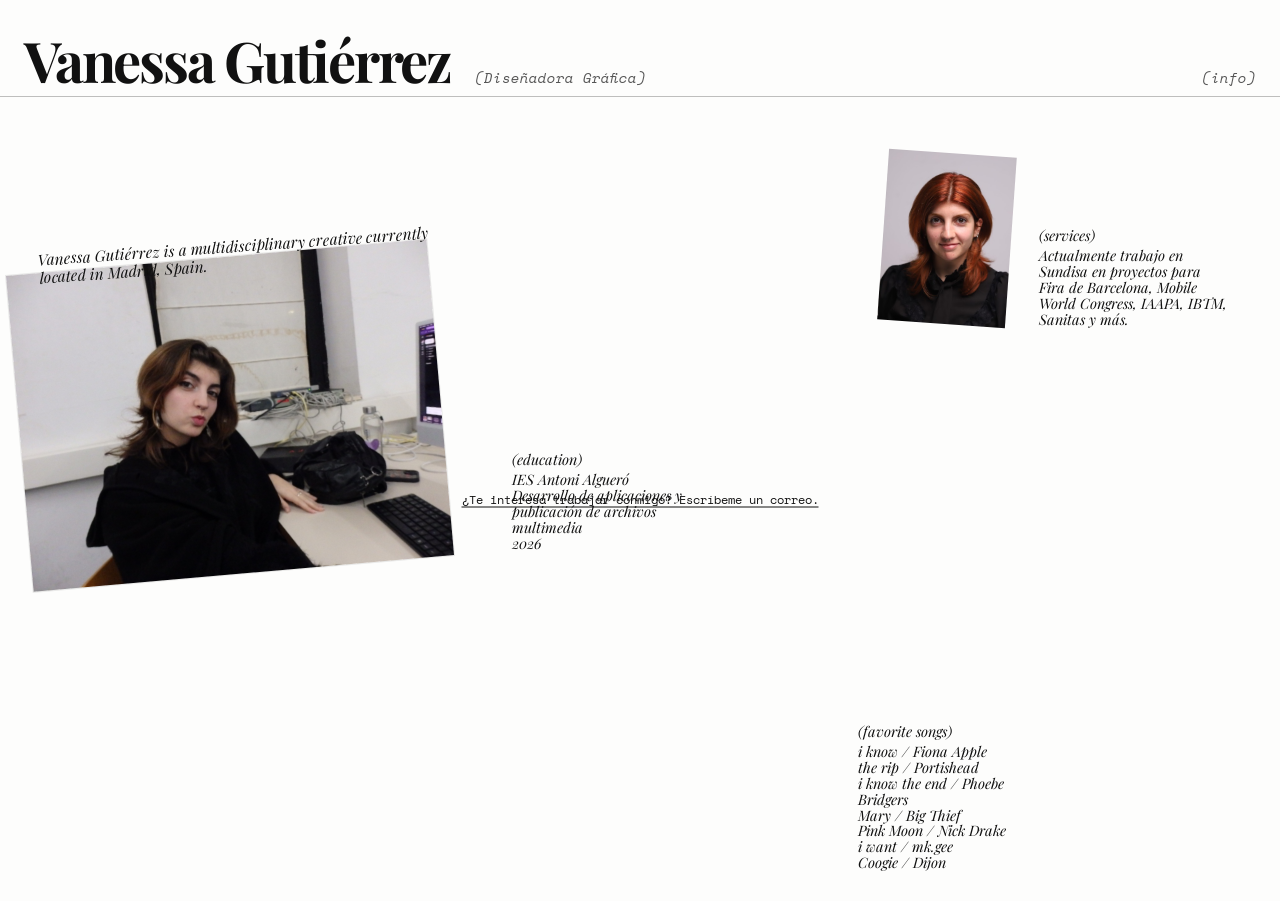
==== info.html @ 2009c34b "fsa" ====
<!DOCTYPE html>
<html lang="es">
<head>
    <meta charset="UTF-8">
    <meta name="viewport" content="width=device-width, initial-scale=1.0">
    <title>Info - Vanessa Gutiérrez</title>
    <link rel="stylesheet" href="styles.css?v=header-unified-2">
    <link rel="preconnect" href="https://fonts.googleapis.com">
    <link rel="preconnect" href="https://fonts.gstatic.com" crossorigin>
    <link href="https://fonts.googleapis.com/css2?family=Playfair+Display:wght@700&family=Space+Grotesk:wght@400;600&family=Space+Mono:ital,wght@0,400;0,700;1,400&display=swap" rel="stylesheet">
</head>
<body class="info-page">

    <header class="header">
        <div class="brand-nav">
            <a href="index.html"><h1 class="logo">Vanessa Gutiérrez</h1></a>
            <span class="subtitle">(Diseñadora Gráfica)</span>
        </div>
        <nav class="nav">
            <a href="info.html" class="info-btn">(info)</a>
        </nav>
    </header>

    <main class="info-content info-collage">
        <section class="info-intro collage-bio">
            <p>Vanessa Gutiérrez is a multidisciplinary creative currently located in Madrid, Spain.</p>
        </section>

        <figure class="collage-feature-image">
            <img src="Proyectos/Vane/VaneEnClase.JPG" alt="Vanessa Gutiérrez en clase">
        </figure>

        <figure class="collage-portrait">
            <img src="Proyectos/Vane/VaneClase.png" alt="Retrato de Vanessa Gutiérrez">
        </figure>

        <section class="info-grid collage-details">
            <div class="info-block collage-services">
                <h2>(services)</h2>
                <p>Actualmente trabajo en Sundisa en proyectos para Fira de Barcelona, Mobile World Congress, IAAPA, IBTM, Sanitas y más.</p>
            </div>

            <div class="info-block collage-education">
                <h2>(education)</h2>
                <p>IES Antoni Algueró<br>Desarrollo de aplicaciones y publicación de archivos multimedia<br>2026</p>
            </div>

            <div class="info-block collage-songs">
                <h2>(favorite songs)</h2>
                <p>i know / Fiona Apple<br>the rip / Portishead<br>i know the end / Phoebe Bridgers<br>Mary / Big Thief<br>Pink Moon / Nick Drake<br>i want / mk.gee<br>Coogie / Dijon</p>
            </div>

        </section>

        <section class="info-closing collage-closing">
            <p><a href="mailto:hola@tucorreo.com">¿Te interesa trabajar conmigo? Escríbeme un correo.</a></p>
        </section>
    </main>

    <script src="script.js"></script>
</body>
</html>
---- styles.css ----
:root {
    --bg-color: #fdfdfc;
    --text-color: #111111;
    --accent-color: #33ff00;
    --hover-color: #6A546B;
    --font-heading: 'Playfair Display', serif;
    --font-sans: 'Space Grotesk', sans-serif;
    --font-mono: 'Space Mono', monospace;
    --border-color: rgba(0,0,0,0.25);
}

* {
    margin: 0;
    padding: 0;
    box-sizing: border-box;
}

html {
    scroll-behavior: smooth;
}

body {
    background-color: var(--bg-color);
    color: var(--text-color);
    font-family: var(--font-sans);
    overflow-x: hidden;
    overflow-y: scroll;
}

a {
    color: inherit;
    text-decoration: none;
    transition: color 0.3s ease;
}

a:hover {
    color: var(--hover-color);
}

/* --- HEADER --- */
.header {
    position: sticky;
    top: 0;
    background-color: var(--bg-color);
    width: 100%;
    min-height: 96px;
    padding: 32px 24px 8px;
    display: flex;
    justify-content: space-between;
    align-items: baseline;
    border-bottom: 1px solid var(--border-color);
    z-index: 100;
}

.brand-nav {
    display: flex;
    align-items: baseline;
    gap: 1.5rem;
}

.logo {
    font-family: var(--font-heading);
    font-size: 56px;
    font-weight: 700;
    letter-spacing: -0.04em;
    line-height: 1;
}
.logo:hover {
    color: var(--hover-color);
}

.subtitle {
    font-family: var(--font-mono);
    font-size: 14px;
    font-style: italic;
    color: #555;
}

.nav {
    display: flex;
    align-items: baseline;
}

.info-btn {
    font-family: var(--font-mono);
    font-size: 14px;
    font-style: italic;
    color: #555;
}
.info-btn:hover {
    color: var(--hover-color);
}

/* --- MAIN PROJECTS --- */
.projects {
    padding-top: 0;
}

.project-row {
    display: flex;
    align-items: stretch;
    justify-content: space-between;
    padding: 1.5rem 1.5rem 1.5rem 1.5rem;
    border-bottom: 1px solid var(--border-color);
    gap: 2rem;
}

/* Link Wrapper para imágenes */
.images-container-link {
    flex-grow: 1;
    display: flex;
    overflow-x: auto;
    scrollbar-width: none; 
    -ms-overflow-style: none;
    cursor: pointer;
}
.images-container-link::-webkit-scrollbar {
    display: none;
}

.images-container {
    display: flex;
    gap: 1rem;
}

.images-container img {
    height: 450px;
    width: auto;
    object-fit: contain;
    background-color: #f4f4f4;
    border: 1px solid #ddd;
    flex-shrink: 0;
    transition: transform 0.3s ease;
}

.images-container img:hover {
    transform: scale(1.02);
}

/* Retícula específica para el proyecto de menús */
.menus-grid {
    display: grid;
    grid-template-columns: minmax(0, 318px) minmax(0, 300px) minmax(0, 1fr);
    grid-template-rows: repeat(2, minmax(0, 1fr));
    width: 100%;
    height: 450px;
    gap: 1rem;
}

.menus-grid .menu-image {
    width: 100%;
    height: 100%;
    min-width: 0;
    border: 1px solid #ddd;
    object-fit: cover;
}

.menus-grid .menu-tall {
    grid-row: span 2;
    object-fit: contain;
}

.menu-hotdog-detail {
    object-position: center 30%;
}

.menu-limon-detail {
    object-position: center 70%;
}

.project-title-container {
    width: 250px;
    flex-shrink: 0;
    display: flex;
    flex-direction: column;
    justify-content: space-between;
    text-align: right;
    padding-top: 0.5rem;
}

.project-title-container h2 {
    font-family: var(--font-mono);
    font-size: 0.9rem;
    font-weight: normal;
    font-style: italic;
}
.project-title-container h2:hover {
    text-decoration: underline;
}

.view-more {
    font-family: var(--font-mono);
    font-size: 0.8rem;
    font-style: italic;
    color: #555;
    text-decoration: underline;
    text-decoration-style: solid;
    text-decoration-color: #ccc;
    text-underline-offset: 3px;
}
.view-more:hover {
    color: var(--hover-color);
    text-decoration-color: var(--hover-color);
}

/* --- CTA MARQUEE LLAMAME --- */
.cta-marquee-section {
    background-color: #000; /* Barra negra */
    color: #FECFFF; /* Texto rosa */
    padding: 3rem 0;
    overflow: hidden;
    width: 100%;
}

.marquee-call {
    display: flex;
    white-space: nowrap;
    animation: marquee-scroll 10s linear infinite;
    font-family: var(--font-heading);
    font-size: 3.5rem;
    font-style: italic;
    font-weight: 700;
}

.marquee-call span {
    padding-right: 2rem;
}

@keyframes marquee-scroll {
    0% { transform: translateX(0); }
    100% { transform: translateX(-50%); }
}

/* --- RESPONSIVE --- */
@media (max-width: 900px) {
    .header {
        flex-direction: column;
        align-items: flex-start;
        gap: 1rem;
        padding-bottom: 1.5rem;
    }
    .project-row {
        flex-direction: column-reverse;
        gap: 1rem;
    }
    .project-title-container {
        width: 100%;
        text-align: left;
        flex-direction: row;
        align-items: flex-start;
    }
    .images-container img {
        height: 300px;
    }
    .menus-grid {
        height: 600px;
        grid-template-columns: repeat(2, minmax(0, 1fr));
        grid-template-rows: repeat(3, minmax(0, 1fr));
    }
    .menus-grid .menu-tall {
        grid-row: span 2;
    }
    .menus-grid .menu-detail {
        grid-column: auto;
    }
    .marquee-call {
        font-size: 3rem;
    }
}

/* --- DETALLE.HTML STYLES --- */

.marquee-top {
    background-color: var(--text-color);
    color: var(--bg-color);
    padding: 0.5rem 0;
    overflow: hidden;
    width: 100%;
}
.marquee-content {
    display: flex;
    white-space: nowrap;
    animation: marquee-scroll 15s linear infinite;
    font-family: var(--font-sans);
    font-size: 1.2rem;
    font-weight: 600;
}
.marquee-content span {
    padding-right: 2rem;
}

.project-index {
    padding: 4rem 2rem;
    border-bottom: 1px solid var(--border-color);
}
.index-grid {
    display: grid;
    grid-template-columns: repeat(auto-fit, minmax(250px, 1fr));
    gap: 2rem;
}
.index-item img {
    width: 100%;
    height: 300px;
    object-fit: cover;
    margin-bottom: 1rem;
    border: 1px solid #ddd;
    transition: filter 0.3s ease;
}
.index-item img:hover {
    filter: brightness(0.9);
}
.index-meta p {
    font-family: var(--font-mono);
    font-size: 0.9rem;
    margin-bottom: 0.2rem;
    font-style: italic;
}
.index-meta .view-more {
    font-family: var(--font-mono);
    font-size: 0.8rem;
}

.index-closure {
    text-align: center;
    padding: 4rem 2rem;
    border-bottom: 1px solid var(--border-color);
    font-family: var(--font-heading);
}
.closure-main {
    font-size: 2.5rem;
    font-style: italic;
    margin-bottom: 1.5rem;
}
.closure-links {
    display: flex;
    justify-content: center;
    gap: 2rem;
    font-family: var(--font-mono);
}

.detail-section {
    padding: 4rem 2rem;
    border-bottom: 1px solid var(--border-color);
}
.detail-header {
    display: flex;
    justify-content: space-between;
    align-items: baseline;
    margin-bottom: 3rem;
}
.detail-header h2 {
    font-family: var(--font-heading);
    font-size: 2.5rem;
    font-style: italic;
}
.detail-metadata p {
    font-family: var(--font-mono);
    font-size: 0.9rem;
    color: #555;
}

.detail-content {
    display: grid;
    grid-template-columns: 1fr 2fr;
    gap: 4rem;
}
.detail-text p {
    font-size: 1.1rem;
    line-height: 1.6;
    margin-bottom: 2rem;
}
.captions p {
    font-family: var(--font-mono);
    font-size: 0.85rem;
    color: #666;
    margin-bottom: 0.5rem;
}

.carousel-container {
    position: relative;
    width: 100%;
}
.carousel {
    width: 100%;
    position: relative;
    background: #f4f4f4;
    border: 1px solid #ddd;
    height: 600px; /* fixed height for carousel */
    display: flex;
    align-items: center;
    justify-content: center;
    overflow: hidden;
}
.carousel img {
    position: absolute;
    top: 0;
    left: 0;
    width: 100%;
    height: 100%;
    object-fit: contain;
    opacity: 0;
    transition: opacity 0.4s ease;
}
.carousel img.active {
    opacity: 1;
    position: relative; /* just to give height if needed */
}
.carousel-counter {
    position: absolute;
    top: -25px;
    right: 0;
    font-family: var(--font-mono);
    font-size: 0.9rem;
}
.carousel-controls {
    display: flex;
    justify-content: space-between;
    margin-top: 1rem;
}
.carousel-controls button {
    background: none;
    border: none;
    font-size: 1.5rem;
    cursor: pointer;
    font-family: var(--font-mono);
    color: var(--text-color);
}
.carousel-controls button:hover {
    color: var(--hover-color);
}

.back-to-top-container {
    text-align: center;
    padding: 3rem;
    font-family: var(--font-mono);
    border-bottom: 1px solid var(--border-color);
}

.footer-complex {
    padding: 4rem 2rem 2rem;
    background-color: #f7f7f7;
}
.footer-columns {
    display: grid;
    grid-template-columns: repeat(3, 1fr);
    gap: 3rem;
    margin-bottom: 4rem;
}
.footer-col h3 {
    font-family: var(--font-mono);
    font-size: 0.9rem;
    font-style: italic;
    margin-bottom: 1rem;
    color: #555;
}
.footer-col p {
    font-family: var(--font-sans);
    font-size: 0.95rem;
    line-height: 1.6;
}
.bio-col {
    display: flex;
    flex-direction: column;
    justify-content: flex-start;
}
.bio-text {
    font-family: var(--font-heading);
    font-size: 1.5rem;
    font-style: italic;
    line-height: 1.4;
    margin-bottom: 1.5rem;
}
.social-links {
    display: flex;
    gap: 1rem;
    font-family: var(--font-mono);
    font-size: 0.9rem;
    margin-bottom: 2rem;
}
.social-links a {
    text-decoration: underline;
}
.photo-credits {
    font-family: var(--font-mono);
    font-size: 0.8rem;
    color: #777;
    margin-top: auto;
}
.footer-bottom {
    display: flex;
    justify-content: space-between;
    align-items: center;
    border-top: 1px solid var(--border-color);
    padding-top: 2rem;
    font-family: var(--font-mono);
    font-size: 0.9rem;
}
.cta-final a {
    text-decoration: underline;
}
.footer-nav-repeated {
    display: flex;
    gap: 1.5rem;
}

/* --- INFO.HTML --- */
.info-marquee {
    overflow: hidden;
    padding: 0.75rem 0;
    background-color: var(--text-color);
    color: var(--bg-color);
}

.info-marquee-content {
    display: flex;
    width: max-content;
    white-space: nowrap;
    animation: marquee-scroll 15s linear infinite;
    font-family: var(--font-sans);
    font-size: 1.1rem;
    font-weight: 600;
}

.info-marquee-content span {
    padding-right: 2rem;
}

.info-content {
    padding: 2rem;
}

.info-navigation {
    display: flex;
    justify-content: flex-end;
    gap: 1.5rem;
    padding-bottom: 5rem;
    font-family: var(--font-mono);
    font-size: 0.9rem;
    font-style: italic;
}

.info-intro {
    max-width: 850px;
    padding-bottom: 6rem;
}

.info-intro p {
    font-family: var(--font-heading);
    font-size: clamp(2.5rem, 5vw, 5rem);
    font-style: italic;
    line-height: 1.05;
}

.info-grid {
    display: grid;
    grid-template-columns: repeat(4, minmax(0, 1fr));
    gap: 2rem;
    padding: 2rem 0 5rem;
    border-top: 1px solid var(--border-color);
}

.info-block h2 {
    margin-bottom: 1rem;
    font-family: var(--font-mono);
    font-size: 0.9rem;
    font-weight: normal;
    font-style: italic;
}

.info-block p,
.info-social-links {
    font-size: 0.95rem;
    line-height: 1.6;
}

.info-social-links {
    display: flex;
    flex-direction: column;
    align-items: flex-start;
    gap: 0.3rem;
    font-family: var(--font-mono);
}

.info-social-links a {
    text-decoration: underline;
    text-underline-offset: 3px;
}

.info-photo-credits {
    margin-top: 2rem;
    font-family: var(--font-mono);
    font-size: 0.8rem !important;
    color: #777;
}

.info-closing {
    padding: 2rem 0;
    border-top: 1px solid var(--border-color);
    font-family: var(--font-mono);
    font-size: 0.95rem;
}

.info-closing a {
    text-decoration: underline;
    text-underline-offset: 3px;
}

@media (max-width: 900px) {
    .detail-content {
        grid-template-columns: 1fr;
    }
    .footer-columns {
        grid-template-columns: 1fr;
    }
    .footer-bottom {
        flex-direction: column;
        gap: 1.5rem;
        align-items: flex-start;
    }
    .detail-header {
        flex-direction: column;
        gap: 1rem;
    }
}



/* --- LAYOUT PROYECTO INDIVIDUAL (EJ: IAAPA) --- */

.project-page {
    /* Impedir scroll vertical en toda la p�gina si queremos que solo haga scroll la galer�a, 
       pero mejor permitimos el scroll normal y que el sidebar se pegue */
}

.project-layout {
    display: flex;
    min-height: calc(100vh - 100px);
    border-top: none;
}

.project-sidebar {
    width: 350px;
    flex-shrink: 0;
    border-right: 1px solid var(--border-color);
    padding: 2rem 1.5rem;
    display: flex;
    flex-direction: column;
    justify-content: space-between;
    
    /* Efecto Sticky para que acompa�e el scroll */
    position: sticky;
    top: 90px;
    height: calc(100vh - 90px);
}

.sidebar-title {
    font-family: var(--font-mono);
    font-size: 0.9rem;
    font-weight: normal;
    font-style: italic;
    margin-bottom: 1.5rem;
}

.sidebar-desc {
    font-family: var(--font-sans);
    font-size: 1rem;
    line-height: 1.6;
    margin-bottom: 2rem;
    color: #222;
}

.sidebar-meta {
    font-family: var(--font-mono);
    font-size: 0.9rem;
    font-style: italic;
    text-align: right;
    color: #666;
}

.sidebar-bottom {
    margin-top: auto; /* Empuja los captions abajo si hay espacio */
}

.captions-title {
    font-family: var(--font-mono);
    font-size: 0.85rem;
    font-style: italic;
    margin-bottom: 0.5rem;
    color: #555;
}

.captions-list {
    list-style: none;
    font-family: var(--font-mono);
    font-size: 0.85rem;
    font-style: italic;
    color: #555;
    line-height: 1.4;
}

.project-gallery {
    flex-grow: 1;
    padding: 2rem;
    position: relative;
    display: flex;
    align-items: center;
    justify-content: center;
    min-width: 0;
    background-color: var(--bg-color);
}

.project-gallery-images {
    width: 100%;
    height: calc(100vh - 160px);
    position: relative;
    display: flex;
    align-items: center;
    justify-content: center;
    overflow: hidden;
}

.project-gallery-images img {
    position: absolute;
    inset: 0;
    display: block;
    margin: auto;
    max-width: 100%;
    max-height: 100%;
    width: auto;
    height: auto;
    object-fit: contain;
    transform: translateX(110vw);
    transition: transform 0.65s cubic-bezier(0.65, 0, 0.35, 1);
}

.project-gallery-images img.active {
    transform: translateX(0);
    z-index: 2;
}

.project-gallery-images img.is-entering {
    z-index: 3;
}

.project-gallery-images img.from-left,
.project-gallery-images img.to-left {
    transform: translateX(-110vw);
}

.project-gallery-images img.to-right {
    transform: translateX(110vw);
}

.project-gallery-images img.is-reset {
    transform: translateX(110vw);
    transition: none;
}

.gallery-arrow {
    position: absolute;
    top: 50%;
    z-index: 1;
    transform: translateY(-50%);
    width: 0;
    height: 0;
    background: transparent;
    cursor: pointer;
    padding: 0;
    transition: border-color 0.3s ease;
}

.gallery-prev {
    left: 2rem;
    border-top: 12px solid transparent;
    border-bottom: 12px solid transparent;
    border-right: 18px solid var(--text-color);
}

.gallery-prev:hover {
    border-right-color: var(--hover-color);
}

.gallery-next {
    right: 2rem;
    border-top: 12px solid transparent;
    border-bottom: 12px solid transparent;
    border-left: 18px solid var(--text-color);
}

.gallery-next:hover {
    border-left-color: var(--hover-color);
}

@media (max-width: 900px) {
    .project-layout {
        flex-direction: column;
    }
    .project-sidebar {
        width: 100%;
        height: auto;
        position: static;
        border-right: none;
        border-bottom: 1px solid var(--border-color);
    }
    .project-gallery-images {
        height: 60vh;
    }
    .gallery-prev {
        left: 0.5rem;
    }
    .gallery-next {
        right: 0.5rem;
    }
    .info-grid {
        grid-template-columns: repeat(2, minmax(0, 1fr));
    }
}

@media (max-width: 600px) {
    .info-content {
        padding: 1.5rem;
    }
    .info-navigation {
        justify-content: flex-start;
        flex-wrap: wrap;
        padding-bottom: 3rem;
    }
    .info-intro {
        padding-bottom: 4rem;
    }
    .info-grid {
        grid-template-columns: 1fr;
        gap: 3rem;
    }
}

/* Composición editorial de la página Info */
.info-collage {
    position: relative;
    min-height: calc(100vh - 96px);
    padding: 2.5rem 3vw 5rem;
    overflow: hidden;
}

.collage-navigation {
    position: absolute;
    top: 2.5rem;
    right: 3vw;
    z-index: 2;
    padding: 0;
}

.collage-bio {
    position: absolute;
    top: 8.7rem;
    left: 3vw;
    z-index: 2;
    max-width: clamp(280px, 33vw, 500px);
    padding: 0;
    transform: rotate(-4deg);
}

.collage-bio p {
    font-family: var(--font-heading);
    font-size: clamp(0.95rem, 1.2vw, 1.2rem);
    font-style: italic;
    line-height: 1.2;
}

.collage-feature-image {
    position: absolute;
    top: 10rem;
    left: 1.5vw;
    width: clamp(280px, 33vw, 500px);
    margin: 0;
    transform: rotate(-5deg);
    box-shadow: 0 0 0 1px rgba(0, 0, 0, 0.08);
}

.collage-feature-image img {
    display: block;
    width: 100%;
    aspect-ratio: 4 / 3;
    height: auto;
    object-fit: cover;
    object-position: center;
}

.collage-portrait {
    position: absolute;
    top: 3.5rem;
    right: 21vw;
    z-index: 2;
    width: clamp(110px, 10vw, 160px);
    margin: 0;
    transform: rotate(4deg);
}

.collage-portrait img {
    display: block;
    width: 100%;
    aspect-ratio: 3 / 4;
    object-fit: cover;
    object-position: center;
}

.collage-details {
    display: block;
    padding: 0;
    border: 0;
}

.collage-details .info-block {
    position: absolute;
    width: min(190px, 16vw);
}

.collage-details .info-block h2,
.collage-details .info-block p {
    font-family: var(--font-heading);
    font-style: italic;
}

.collage-details .info-block h2 {
    margin-bottom: 0.2rem;
    font-size: 0.9rem;
}

.collage-details .info-block p {
    font-size: 0.9rem;
    line-height: 1.1;
}

.collage-services {
    top: 8rem;
    right: 4vw;
}

.collage-education {
    top: 22rem;
    left: 40vw;
}

.collage-songs {
    top: 39rem;
    left: 67vw;
}

.collage-contact {
    top: 15rem;
    left: 38vw;
}

.collage-contact .info-social-links {
    font-family: var(--font-heading);
    font-size: 0.9rem;
    line-height: 1.15;
}

.collage-contact .info-photo-credits {
    margin-top: 1.5rem;
}

.collage-sparkle {
    position: absolute;
    z-index: 3;
    color: #9f9f9f;
    font-size: clamp(2rem, 4vw, 4rem);
    line-height: 1;
    text-shadow: 1px 1px 0 #fff, -1px -1px 0 #777;
}

.sparkle-one {
    top: 27rem;
    left: 28vw;
    transform: rotate(16deg);
}

.sparkle-two {
    top: 10rem;
    left: 70vw;
    transform: rotate(-18deg);
}

.sparkle-three {
    right: 15vw;
    bottom: 5rem;
    transform: rotate(28deg);
}

.collage-closing {
    position: absolute;
    top: 50%;
    left: 50%;
    width: max-content;
    padding: 0;
    border: 0;
    transform: translate(-50%, -50%);
    font-size: 0.75rem;
    text-align: center;
}

@media (max-width: 900px) {
    .info-collage {
        min-height: 0;
        padding: 2rem;
        overflow: visible;
    }
    .collage-navigation,
    .collage-bio,
    .collage-feature-image,
    .collage-portrait,
    .collage-details .info-block,
    .collage-closing {
        position: static;
        transform: none;
    }
    .collage-navigation {
        padding-bottom: 3rem;
    }
    .collage-bio {
        max-width: 600px;
        margin-bottom: 3rem;
    }
    .collage-feature-image {
        width: min(100%, 500px);
        margin: 0 0 3rem;
    }
    .collage-portrait {
        width: min(55%, 220px);
        margin: 0 0 3rem;
    }
    .collage-feature-image img {
        height: auto;
        max-height: 650px;
    }
    .collage-details {
        display: grid;
        grid-template-columns: repeat(2, minmax(0, 1fr));
        gap: 3rem 2rem;
        padding: 2rem 0 3rem;
        border-top: 1px solid var(--border-color);
    }
    .collage-details .info-block {
        width: auto;
    }
    .collage-closing {
        padding-top: 2rem;
        border-top: 1px solid var(--border-color);
    }
    .collage-sparkle {
        display: none;
    }
}

@media (max-width: 600px) {
    .info-collage {
        padding: 1.5rem;
    }
    .collage-details {
        grid-template-columns: 1fr;
    }
}
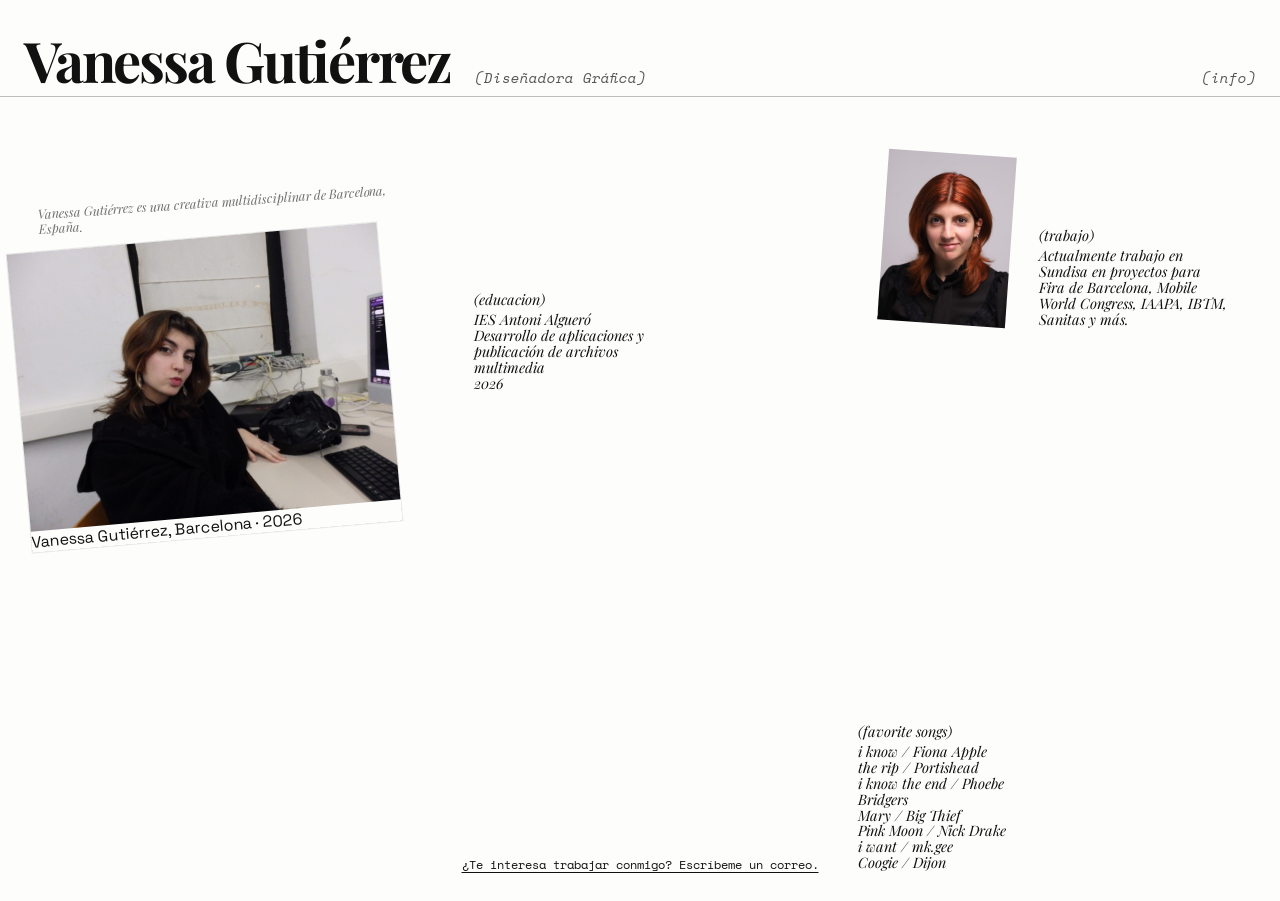
==== commit 1ab48e0f: "ds" ====
--- a/info.html
+++ b/info.html
@@ -23,11 +23,12 @@
 
     <main class="info-content info-collage">
         <section class="info-intro collage-bio">
-            <p>Vanessa Gutiérrez is a multidisciplinary creative currently located in Madrid, Spain.</p>
+            <p>Vanessa Gutiérrez es una creativa multidisciplinar de Barcelona, España.</p>
         </section>
 
         <figure class="collage-feature-image">
             <img src="Proyectos/Vane/VaneEnClase.JPG" alt="Vanessa Gutiérrez en clase">
+            <figcaption>Vanessa Gutiérrez, Barcelona · 2026</figcaption>
         </figure>
 
         <figure class="collage-portrait">
@@ -36,12 +37,12 @@
 
         <section class="info-grid collage-details">
             <div class="info-block collage-services">
-                <h2>(services)</h2>
+                <h2>(trabajo)</h2>
                 <p>Actualmente trabajo en Sundisa en proyectos para Fira de Barcelona, Mobile World Congress, IAAPA, IBTM, Sanitas y más.</p>
             </div>
 
             <div class="info-block collage-education">
-                <h2>(education)</h2>
+                <h2>(educacion)</h2>
                 <p>IES Antoni Algueró<br>Desarrollo de aplicaciones y publicación de archivos multimedia<br>2026</p>
             </div>
 
--- a/styles.css
+++ b/styles.css
@@ -137,6 +137,47 @@
     transform: scale(1.02);
 }
 
+/* Proyecto PMV: dos cuadros; el primero alterna sus versiones de logo. */
+.logo-grid {
+    display: grid;
+    grid-template-columns: repeat(2, 450px);
+    gap: 1rem;
+    width: max-content;
+    height: 450px;
+}
+
+.logo-switcher,
+.logo-mockup {
+    width: 450px;
+    height: 450px;
+    background-color: #f4f4f4;
+    border: 1px solid #ddd;
+    overflow: hidden;
+}
+
+.logo-switcher {
+    position: relative;
+}
+
+.logo-switcher img {
+    position: absolute;
+    inset: 0;
+    width: 100%;
+    height: 100%;
+    object-fit: contain;
+    opacity: 0;
+    transition: opacity 0.6s ease;
+}
+
+.logo-switcher img.active {
+    opacity: 1;
+}
+
+.logo-mockup {
+    display: block;
+    object-fit: contain;
+}
+
 /* Retícula específica para el proyecto de menús */
 .menus-grid {
     display: grid;
@@ -250,6 +291,15 @@
         align-items: flex-start;
     }
     .images-container img {
+        height: 300px;
+    }
+    .logo-grid {
+        grid-template-columns: repeat(2, 300px);
+        height: 300px;
+    }
+    .logo-switcher,
+    .logo-mockup {
+        width: 300px;
         height: 300px;
     }
     .menus-grid {
@@ -852,26 +902,27 @@
 
 .collage-bio {
     position: absolute;
-    top: 8.7rem;
+    top: 6rem;
     left: 3vw;
     z-index: 2;
-    max-width: clamp(280px, 33vw, 500px);
+    max-width: clamp(260px, 30vw, 460px);
     padding: 0;
     transform: rotate(-4deg);
 }
 
 .collage-bio p {
     font-family: var(--font-heading);
-    font-size: clamp(0.95rem, 1.2vw, 1.2rem);
+    font-size: clamp(0.78rem, 1vw, 1rem);
     font-style: italic;
     line-height: 1.2;
+    color: #727272;
 }
 
 .collage-feature-image {
     position: absolute;
-    top: 10rem;
+    top: 8.8rem;
     left: 1.5vw;
-    width: clamp(280px, 33vw, 500px);
+    width: clamp(260px, 29vw, 460px);
     margin: 0;
     transform: rotate(-5deg);
     box-shadow: 0 0 0 1px rgba(0, 0, 0, 0.08);
@@ -937,8 +988,8 @@
 }
 
 .collage-education {
-    top: 22rem;
-    left: 40vw;
+    top: 12rem;
+    left: 37vw;
 }
 
 .collage-songs {
@@ -990,12 +1041,12 @@
 
 .collage-closing {
     position: absolute;
-    top: 50%;
+    bottom: 1.75rem;
     left: 50%;
     width: max-content;
     padding: 0;
     border: 0;
-    transform: translate(-50%, -50%);
+    transform: translateX(-50%);
     font-size: 0.75rem;
     text-align: center;
 }
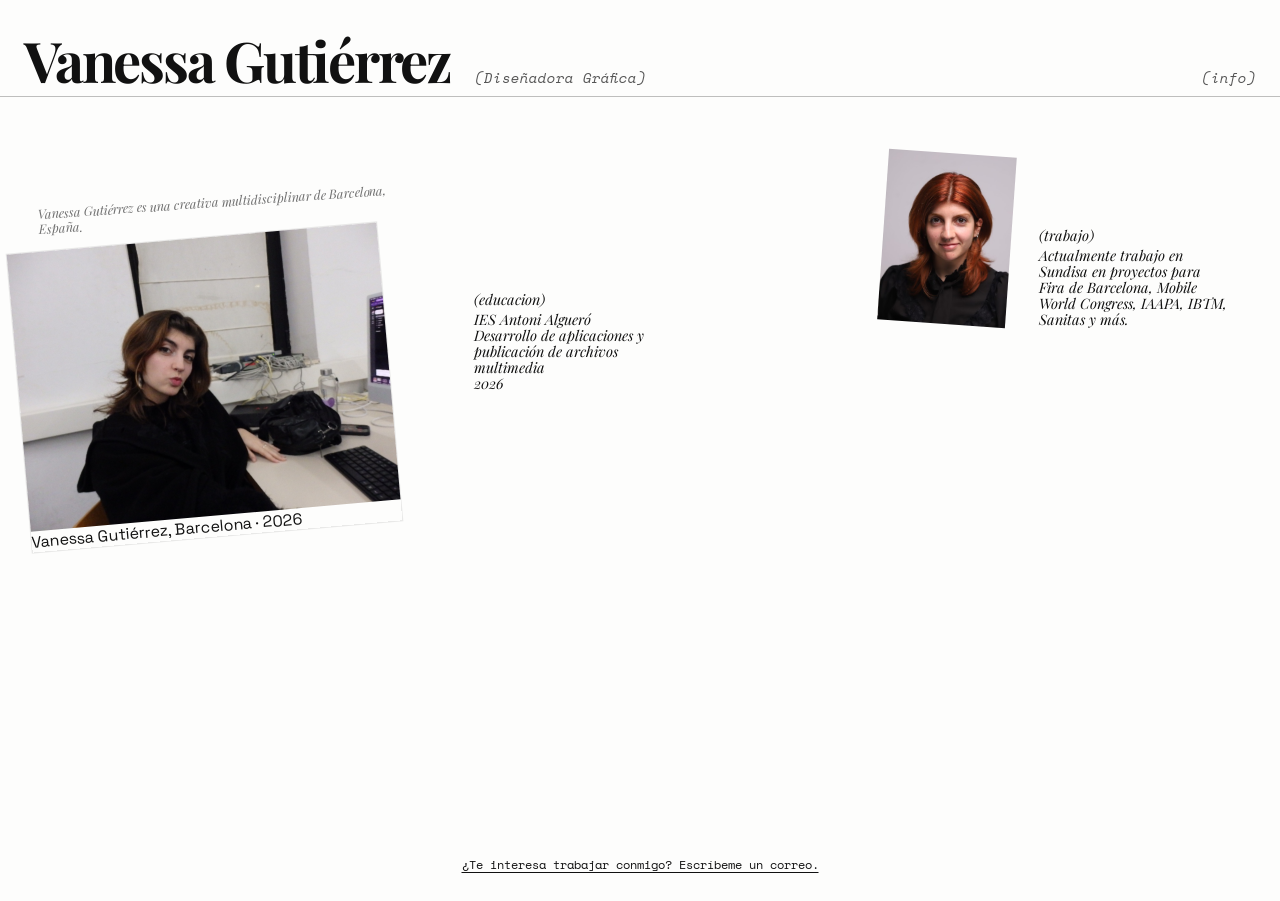
==== commit 897f4ca3: "gh" ====
--- a/info.html
+++ b/info.html
@@ -46,11 +46,6 @@
                 <p>IES Antoni Algueró<br>Desarrollo de aplicaciones y publicación de archivos multimedia<br>2026</p>
             </div>
 
-            <div class="info-block collage-songs">
-                <h2>(favorite songs)</h2>
-                <p>i know / Fiona Apple<br>the rip / Portishead<br>i know the end / Phoebe Bridgers<br>Mary / Big Thief<br>Pink Moon / Nick Drake<br>i want / mk.gee<br>Coogie / Dijon</p>
-            </div>
-
         </section>
 
         <section class="info-closing collage-closing">
--- a/styles.css
+++ b/styles.css
@@ -65,6 +65,7 @@
     letter-spacing: -0.04em;
     line-height: 1;
 }
+
 .logo:hover {
     color: var(--hover-color);
 }
@@ -140,7 +141,7 @@
 /* Proyecto PMV: dos cuadros; el primero alterna sus versiones de logo. */
 .logo-grid {
     display: grid;
-    grid-template-columns: repeat(2, 450px);
+    grid-template-columns: 450px 630px;
     gap: 1rem;
     width: max-content;
     height: 450px;
@@ -175,6 +176,7 @@
 
 .logo-mockup {
     display: block;
+    width: 630px;
     object-fit: contain;
 }
 
@@ -246,11 +248,13 @@
 
 /* --- CTA MARQUEE LLAMAME --- */
 .cta-marquee-section {
-    background-color: #000; /* Barra negra */
-    color: #FECFFF; /* Texto rosa */
+    background-color: var(--bg-color);
+    color: var(--text-color);
     padding: 3rem 0;
     overflow: hidden;
     width: 100%;
+    border-top: 1px solid var(--border-color);
+    border-bottom: 1px solid var(--border-color);
 }
 
 .marquee-call {
@@ -294,12 +298,15 @@
         height: 300px;
     }
     .logo-grid {
-        grid-template-columns: repeat(2, 300px);
+        grid-template-columns: 300px 420px;
         height: 300px;
     }
-    .logo-switcher,
+    .logo-switcher {
+        width: 300px;
+        height: 300px;
+    }
     .logo-mockup {
-        width: 300px;
+        width: 420px;
         height: 300px;
     }
     .menus-grid {
@@ -712,9 +719,10 @@
 }
 
 .sidebar-desc {
-    font-family: var(--font-sans);
-    font-size: 1rem;
-    line-height: 1.6;
+    font-family: var(--font-mono);
+    font-size: 0.8rem;
+    font-style: italic;
+    line-height: 1.4;
     margin-bottom: 2rem;
     color: #222;
 }
